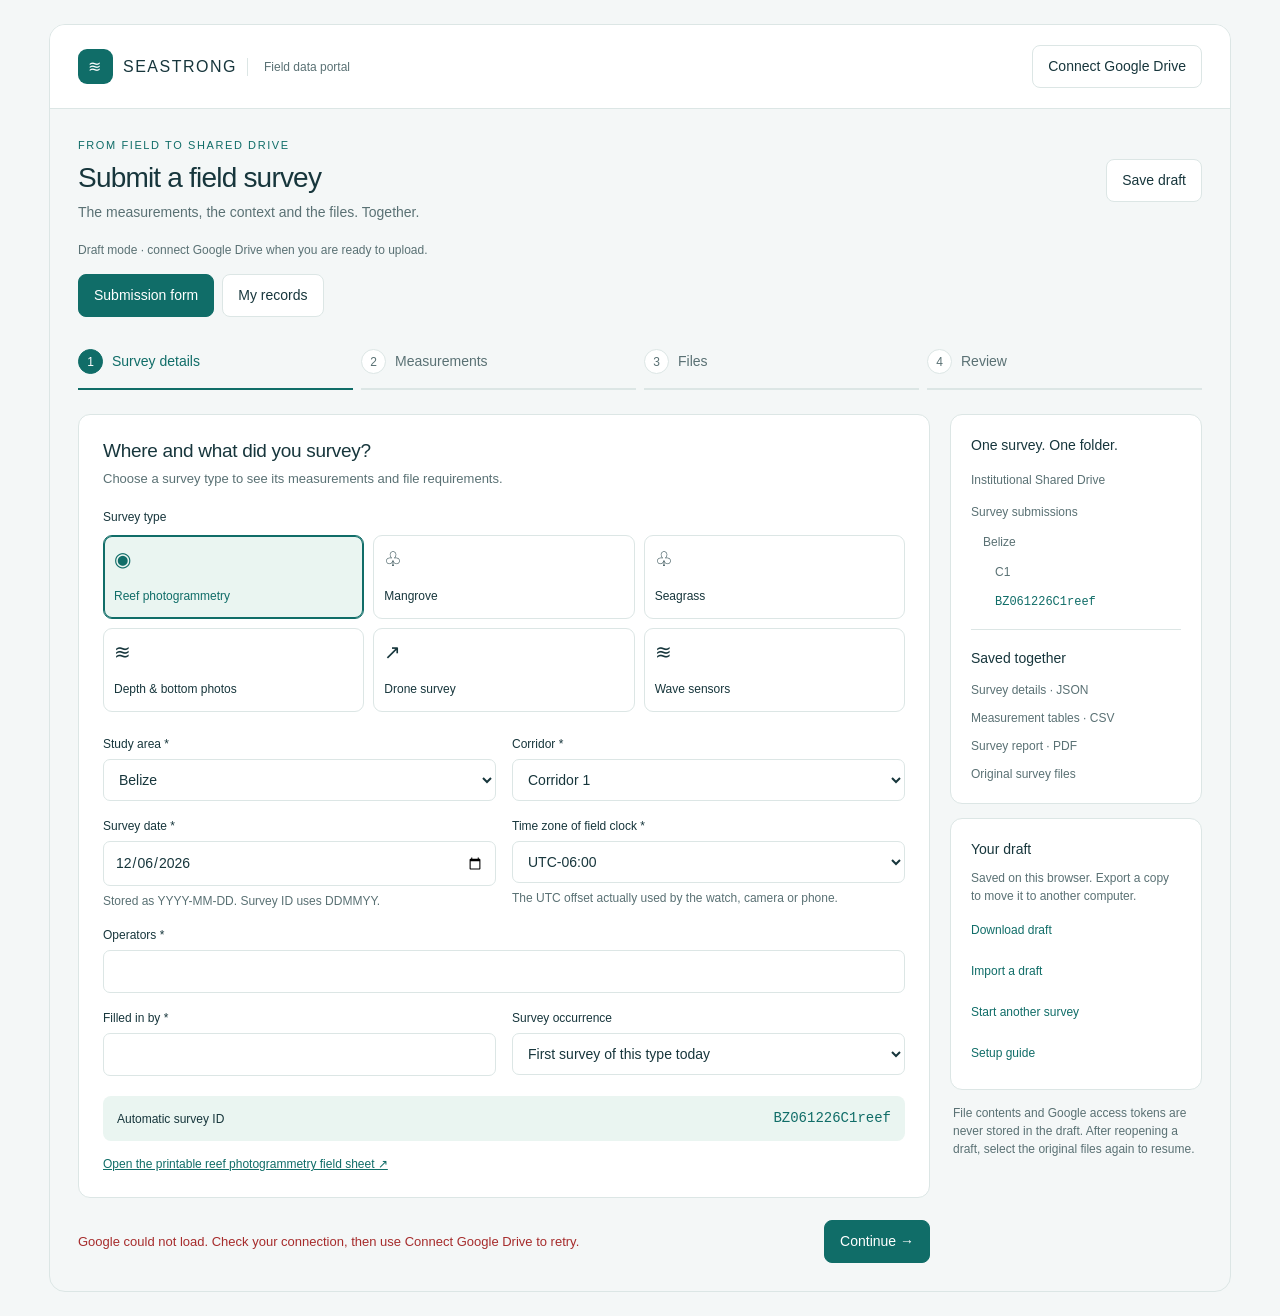
==== docs/_static/forms/index.html @ 324f950f "updates to wave and icesat" ====
<!doctype html>
<html lang="en">
<head>
  <meta charset="utf-8">
  <meta name="viewport" content="width=device-width, initial-scale=1">
  <meta name="referrer" content="strict-origin-when-cross-origin">
  <meta name="color-scheme" content="light dark">
  <meta name="description" content="SEASTRONG field survey submission portal">
  <title>Submit a survey · SEASTRONG</title>
  <link rel="stylesheet" href="./submission.css">
  <script src="./pdf-lib.min.js" defer></script>
  <script type="module" src="./submission.js"></script>
</head>
<body>
<main id="seastrong-submission" aria-label="SEASTRONG field data portal">
  <header class="ss-header"><div class="ss-brand"><span class="ss-mark" aria-hidden="true">≋</span>SEASTRONG<span class="ss-product">Field data portal</span></div><button type="button" class="ss-btn" data-action="connect">Connect Google Drive</button></header>
  <div class="ss-wrap">
    <div class="ss-heading"><div><div class="ss-eyebrow">FROM FIELD TO SHARED DRIVE</div><h1>Submit a field survey</h1><p class="ss-lead">The measurements, the context and the files. Together.</p></div><button type="button" class="ss-btn" data-action="save">Save draft</button></div>
    <div class="ss-connection" aria-live="polite"></div>
    <nav class="ss-view-tabs" aria-label="Portal sections"><button type="button" class="ss-btn" data-view="form" aria-pressed="true">Submission form</button><button type="button" class="ss-btn" data-view="records" aria-pressed="false">My records</button></nav>
    <section class="ss-records-view" aria-label="My records" hidden></section>
    <nav class="ss-steps" aria-label="Submission steps"></nav>
    <div class="ss-layout"><div class="ss-main"><div class="ss-panels"></div><div class="ss-footer"><div class="ss-status" role="status" aria-live="polite"></div><div class="ss-actions"><button type="button" class="ss-btn" data-action="back">Back</button><button type="button" class="ss-btn ss-primary" data-action="next">Continue →</button></div></div></div>
    <aside class="ss-side" aria-label="Submission destination"><div class="ss-panel"><div class="ss-side-title"><h3>One survey. One folder.</h3></div><div class="ss-muted" style="margin-bottom:14px">Institutional Shared Drive</div><div class="ss-tree"></div><hr class="ss-line"><h3 style="margin-bottom:12px">Saved together</h3><div class="ss-list"><div>Survey details · JSON</div><div>Measurement tables · CSV</div><div>Survey report · PDF</div><div>Original survey files</div></div></div><div class="ss-panel ss-draft-tools"><h3>Your draft</h3><p class="ss-muted">Saved on this browser. Export a copy to move it to another computer.</p><button type="button" class="ss-small-btn" data-action="export">Download draft</button><label class="ss-small-btn ss-file-button">Import a draft<input type="file" accept="application/json,.json" data-import-draft></label><button type="button" class="ss-small-btn" data-action="new">Start another survey</button><a class="ss-small-btn" href="./SUBMISSION_SETUP.md">Setup guide</a></div><div class="ss-tip">File contents and Google access tokens are never stored in the draft. After reopening a draft, select the original files again to resume.</div></aside>
    </div>
  </div>
</main>
<noscript>This form needs JavaScript. The printable PDF field sheets are still available in this folder.</noscript>
</body>
</html>
---- docs/_static/forms/submission.css ----
#seastrong-submission{--ss-bg:light-dark(#f4f7f7,#101b20);--ss-panel:light-dark(#ffffff,#17262c);--ss-ink:light-dark(#17363c,#e3eeed);--ss-sub:light-dark(#5a7174,#a5bcbe);--ss-line:light-dark(#dce6e5,#34494e);--ss-sea:light-dark(#106d68,#82d7c6);--ss-sea-on:light-dark(#ffffff,#102c29);--ss-wash:light-dark(#eaf5f1,#203c39);--ss-warn:light-dark(#76581c,#e5c981);--ss-warn-bg:light-dark(#fbf5e8,#352f20);font-family:Inter,-apple-system,BlinkMacSystemFont,"Segoe UI",sans-serif;font-size:14px;line-height:1.5;color:var(--ss-ink);background:var(--ss-bg);border:1px solid var(--ss-line);border-radius:16px;overflow:hidden;color-scheme:light dark}
    #seastrong-submission *{box-sizing:border-box}
    #seastrong-submission [hidden]{display:none!important}
    #seastrong-submission h1,#seastrong-submission h2,#seastrong-submission h3,#seastrong-submission p{margin:0}
    #seastrong-submission h1{font-size:28px;line-height:1.2;font-weight:500;letter-spacing:-.8px}
    #seastrong-submission h2{font-size:19px;line-height:1.3;font-weight:500;letter-spacing:-.3px}
    #seastrong-submission h3{font-size:14px;font-weight:500}
    #seastrong-submission button,#seastrong-submission input,#seastrong-submission select,#seastrong-submission textarea{font:inherit}
    #seastrong-submission button{color:var(--ss-ink)}
    #seastrong-submission button:focus-visible,#seastrong-submission input:focus-visible,#seastrong-submission select:focus-visible,#seastrong-submission textarea:focus-visible{outline:3px solid var(--ss-sea);outline-offset:3px}
    #seastrong-submission .ss-header{display:flex;gap:12px;align-items:center;justify-content:space-between;padding:20px 28px;background:var(--ss-panel);border-bottom:1px solid var(--ss-line)}
    #seastrong-submission .ss-brand{display:flex;align-items:center;gap:10px;font-size:16px;font-weight:500;letter-spacing:1.5px}
    #seastrong-submission .ss-mark{background:var(--ss-sea);color:var(--ss-sea-on);border-radius:9px;width:35px;height:35px;display:grid;place-items:center}
    #seastrong-submission .ss-product{padding-left:16px;border-left:1px solid var(--ss-line);font-size:12px;font-weight:400;letter-spacing:0;color:var(--ss-sub)}
    #seastrong-submission .ss-demo{display:flex;align-items:center;gap:7px;font-size:12px;color:var(--ss-warn);background:var(--ss-warn-bg);padding:5px 11px;border-radius:20px;white-space:nowrap}
    #seastrong-submission .ss-wrap{padding:28px}
    #seastrong-submission .ss-heading{display:flex;gap:16px;justify-content:space-between;align-items:center;margin-bottom:23px}
    #seastrong-submission .ss-eyebrow{font-size:11px;letter-spacing:1.6px;color:var(--ss-sea);font-weight:500;margin-bottom:7px}
    #seastrong-submission .ss-lead{color:var(--ss-sub);margin-top:8px}
    #seastrong-submission .ss-btn{display:inline-flex;gap:8px;align-items:center;justify-content:center;background:var(--ss-panel);border:1px solid var(--ss-line);padding:10px 15px;border-radius:8px;font-weight:500;text-decoration:none;min-height:42px}
    #seastrong-submission .ss-btn:hover{background:var(--ss-wash)}
    #seastrong-submission .ss-btn.ss-primary{background:var(--ss-sea);border-color:var(--ss-sea);color:var(--ss-sea-on)}
    #seastrong-submission .ss-btn:disabled{opacity:.5}
    #seastrong-submission .ss-steps{display:grid;grid-template-columns:repeat(4,minmax(0,1fr));margin-bottom:24px;gap:8px}
    #seastrong-submission .ss-step{background:transparent;border:0;border-bottom:2px solid var(--ss-line);padding:10px 0 14px;display:flex;align-items:center;gap:9px;text-align:left;color:var(--ss-sub)}
    #seastrong-submission .ss-step[aria-current="step"]{border-color:var(--ss-sea);color:var(--ss-sea)}
    #seastrong-submission .ss-step-num{width:25px;height:25px;display:grid;place-items:center;border-radius:50%;background:var(--ss-panel);border:1px solid var(--ss-line);font-size:12px;flex-shrink:0}
    #seastrong-submission .ss-step[aria-current="step"] .ss-step-num{background:var(--ss-sea);border-color:var(--ss-sea);color:var(--ss-sea-on)}
    #seastrong-submission .ss-layout{display:grid;grid-template-columns:minmax(0,1fr) 252px;gap:20px;align-items:start}
    #seastrong-submission .ss-main{min-width:0;display:grid;gap:18px}
    #seastrong-submission .ss-panel{background:var(--ss-panel);border:1px solid var(--ss-line);border-radius:12px;padding:24px;min-width:0}
    #seastrong-submission .ss-panel-head{margin-bottom:20px}
    #seastrong-submission .ss-muted{color:var(--ss-sub);font-size:12px}
    #seastrong-submission .ss-panel-head p{margin-top:5px;color:var(--ss-sub);font-size:13px}
    #seastrong-submission .ss-types{display:grid;grid-template-columns:repeat(3,minmax(0,1fr));gap:9px;margin:9px 0 23px}
    #seastrong-submission .ss-type{border:1px solid var(--ss-line);background:var(--ss-panel);border-radius:9px;padding:13px 10px;text-align:left;display:flex;gap:8px;flex-direction:column;font-size:12px;min-height:84px;justify-content:space-between}
    #seastrong-submission .ss-type[aria-pressed="true"]{background:var(--ss-wash);border-color:var(--ss-sea);box-shadow:inset 0 0 0 1px var(--ss-sea);color:var(--ss-sea)}
    #seastrong-submission .ss-type svg{width:19px;height:19px}
    #seastrong-submission .ss-fields{display:grid;grid-template-columns:1fr 1fr;gap:16px}
    #seastrong-submission .ss-field{display:flex;flex-direction:column;gap:6px;min-width:0;font-size:12px;font-weight:500}
    #seastrong-submission .ss-field.ss-full{grid-column:1/-1}
    #seastrong-submission .ss-field input,#seastrong-submission .ss-field select,#seastrong-submission .ss-field textarea{width:100%;min-width:0;padding:10px 11px;background:var(--ss-panel);color:var(--ss-ink);border:1px solid var(--ss-line);border-radius:7px;font-size:14px;font-weight:400;min-height:42px}
    #seastrong-submission .ss-field textarea{resize:vertical;min-height:80px}
    #seastrong-submission .ss-id-box{display:flex;align-items:center;gap:12px;justify-content:space-between;background:var(--ss-wash);border-radius:8px;padding:12px 14px;margin-top:20px;font-size:12px;flex-wrap:wrap}
    #seastrong-submission .ss-code{font-family:ui-monospace,SFMono-Regular,Consolas,monospace;font-size:12px;overflow-wrap:anywhere}
    #seastrong-submission .ss-id-box .ss-code{font-size:14px;color:var(--ss-sea)}
    #seastrong-submission .ss-side{display:grid;gap:14px}
    #seastrong-submission .ss-side .ss-panel{padding:20px}
    #seastrong-submission .ss-side-title{display:flex;align-items:center;gap:8px;margin-bottom:15px}
    #seastrong-submission .ss-side-title i,#seastrong-submission .ss-side-title svg{color:var(--ss-sea)}
    #seastrong-submission .ss-tree{font-size:12px;color:var(--ss-sub);display:grid;gap:12px}
    #seastrong-submission .ss-tree div{display:flex;align-items:center;gap:8px;min-width:0}
    #seastrong-submission .ss-tree div:nth-child(2){padding-left:12px}
    #seastrong-submission .ss-tree div:nth-child(3){padding-left:24px}
    #seastrong-submission .ss-tree div:nth-child(4){padding-left:24px;color:var(--ss-sea)}
    #seastrong-submission .ss-line{border:0;border-top:1px solid var(--ss-line);margin:18px 0}
    #seastrong-submission .ss-list{display:grid;gap:10px;font-size:12px;color:var(--ss-sub)}
    #seastrong-submission .ss-list>div{display:flex;align-items:center;gap:8px}
    #seastrong-submission .ss-tip{display:flex;gap:9px;padding:0 3px;color:var(--ss-sub);font-size:12px}
    #seastrong-submission .ss-tip svg{flex-shrink:0;margin-top:2px}
    #seastrong-submission .ss-footer{display:flex;gap:12px;align-items:center;justify-content:space-between;padding-top:4px;flex-wrap:wrap}
    #seastrong-submission .ss-actions{display:flex;gap:9px;margin-left:auto;flex-wrap:wrap}
    #seastrong-submission .ss-status{font-size:12px;color:var(--ss-sub);min-height:18px}
    #seastrong-submission .ss-tablewrap{overflow-x:auto;margin:18px 0 14px}
    #seastrong-submission table{border-collapse:collapse;width:100%;font-size:12px;text-align:left}
    #seastrong-submission th{font-weight:500;color:var(--ss-sub);background:var(--ss-bg);padding:9px;white-space:nowrap}
    #seastrong-submission td{padding:7px 5px;border-bottom:1px solid var(--ss-line)}
    #seastrong-submission td input{width:100%;min-width:61px;border:1px solid var(--ss-line);border-radius:5px;padding:7px;background:var(--ss-panel);color:var(--ss-ink);font-size:12px}
    #seastrong-submission .ss-table-actions{display:flex;justify-content:space-between;gap:10px;align-items:center;margin-bottom:22px;flex-wrap:wrap}
    #seastrong-submission .ss-small-btn{background:transparent;border:0;color:var(--ss-sea);font-size:12px;padding:6px 0;display:inline-flex;align-items:center;gap:6px;min-height:32px}
    #seastrong-submission .ss-check{display:flex;align-items:flex-start;gap:9px;font-size:13px;margin:12px 0;color:var(--ss-ink)}
    #seastrong-submission .ss-check input{accent-color:var(--ss-sea);margin-top:4px;flex-shrink:0}
    #seastrong-submission .ss-drop{border:1px dashed var(--ss-sea);border-radius:10px;background:var(--ss-wash);padding:24px 16px;text-align:center;display:grid;justify-items:center;gap:9px;margin-top:18px}
    #seastrong-submission .ss-drop>svg{color:var(--ss-sea);width:26px;height:26px}
    #seastrong-submission .ss-drop strong{font-weight:500}
    #seastrong-submission .ss-file-row{display:flex;align-items:center;gap:10px;padding:14px 0;border-bottom:1px solid var(--ss-line);font-size:12px}
    #seastrong-submission .ss-file-info{flex:1;min-width:0}
    #seastrong-submission .ss-file-info>div{overflow-wrap:anywhere}
    #seastrong-submission .ss-tag{border-radius:20px;background:var(--ss-wash);color:var(--ss-sea);padding:3px 8px;font-size:11px;white-space:nowrap}
    #seastrong-submission .ss-icon-btn{border:0;background:transparent;padding:7px;display:grid;place-items:center;color:var(--ss-sub)}
    #seastrong-submission .ss-review-row{display:flex;justify-content:space-between;gap:15px;padding:11px 0;border-bottom:1px solid var(--ss-line);font-size:13px;flex-wrap:wrap}
    #seastrong-submission .ss-review-row>span:first-child{color:var(--ss-sub)}
    #seastrong-submission .ss-notice{background:var(--ss-warn-bg);color:var(--ss-warn);padding:12px 14px;border-radius:8px;font-size:12px;margin:17px 0}
    #seastrong-submission .ss-progress{height:6px;background:var(--ss-line);border-radius:6px;overflow:hidden;margin:16px 0 9px}
    #seastrong-submission .ss-progress-fill{height:100%;background:var(--ss-sea);width:0;transition:width .18s}
    #seastrong-submission .ss-success{padding:25px 0;text-align:center;display:grid;justify-items:center;gap:12px}
    #seastrong-submission .ss-success-mark{display:grid;place-items:center;border-radius:50%;width:58px;height:58px;background:var(--ss-wash);color:var(--ss-sea)}
    #seastrong-submission .ss-hidden-file{position:absolute;width:1px;height:1px;opacity:0;overflow:hidden}
    #seastrong-submission svg{width:16px;height:16px;flex-shrink:0}
    @media(max-width:800px){#seastrong-submission .ss-layout{grid-template-columns:minmax(0,1fr) 215px}#seastrong-submission .ss-wrap{padding:20px}#seastrong-submission .ss-panel{padding:18px}#seastrong-submission .ss-product{display:none}}
    @media(max-width:620px){#seastrong-submission .ss-layout{grid-template-columns:1fr}#seastrong-submission .ss-heading{align-items:flex-start}#seastrong-submission .ss-side{grid-template-columns:1fr}#seastrong-submission .ss-header{padding:16px}#seastrong-submission .ss-wrap{padding:16px}#seastrong-submission .ss-steps{gap:6px;grid-template-columns:repeat(2,minmax(0,1fr))}#seastrong-submission .ss-step{flex-direction:row;align-items:center;font-size:12px;gap:7px}#seastrong-submission .ss-type{min-height:80px}#seastrong-submission .ss-types{grid-template-columns:repeat(2,minmax(0,1fr))}#seastrong-submission h1{font-size:24px}#seastrong-submission .ss-fields{grid-template-columns:1fr}#seastrong-submission .ss-heading>.ss-btn{padding:8px;font-size:12px}#seastrong-submission .ss-heading>.ss-btn svg{display:none}#seastrong-submission .ss-demo{font-size:11px;padding:5px 8px}#seastrong-submission .ss-brand{font-size:13px;letter-spacing:1px}#seastrong-submission .ss-btn{min-height:44px}#seastrong-submission .ss-step{min-height:44px}#seastrong-submission .ss-field input,#seastrong-submission .ss-field select,#seastrong-submission .ss-field textarea,#seastrong-submission td input{font-size:16px}}
  
/* Standalone website styles. */
html{color-scheme:light dark;background:light-dark(#f4f7f7,#101b20)}
body{margin:0;padding:24px;font-family:-apple-system,BlinkMacSystemFont,"Segoe UI",sans-serif}
#seastrong-submission{max-width:1180px;margin:0 auto}
#seastrong-submission a{color:var(--ss-sea);overflow-wrap:anywhere}
#seastrong-submission button,#seastrong-submission summary,#seastrong-submission .ss-file-button{cursor:pointer}
#seastrong-submission button:disabled{cursor:default;opacity:.55}
#seastrong-submission .ss-file-button{position:relative;overflow:hidden}
#seastrong-submission .ss-file-button input{position:absolute;width:1px;height:1px;opacity:0}
#seastrong-submission .ss-file-button:focus-within{outline:3px solid var(--ss-sea);outline-offset:3px}
#seastrong-submission .ss-connection{font-size:12px;color:var(--ss-sub);margin:-5px 0 15px;overflow-wrap:anywhere}
#seastrong-submission .ss-details{padding:12px 0;border-bottom:1px solid var(--ss-line)}
#seastrong-submission .ss-details summary{font-size:13px;font-weight:500;overflow-wrap:anywhere}
#seastrong-submission .ss-details[open]>summary{margin-bottom:15px}
#seastrong-submission .ss-help{font-weight:400}
#seastrong-submission .ss-draft-tools{display:grid;gap:9px}
#seastrong-submission .ss-draft-tools a{font-size:12px;text-decoration:none}
#seastrong-submission .ss-error,#seastrong-submission .ss-review-errors{color:light-dark(#a62c2c,#ffabab);font-size:13px;overflow-wrap:anywhere}
#seastrong-submission .ss-status{max-width:100%;flex:1 1 160px}
#seastrong-submission .ss-glyph{font-size:20px;line-height:1}
#seastrong-submission .ss-panels{min-width:0}
#seastrong-submission .ss-review-row>span{overflow-wrap:anywhere;max-width:100%}
#seastrong-submission .ss-tablewrap{max-width:100%}
#seastrong-submission .ss-btn.ss-primary{color:var(--ss-sea-on)}
@media(max-width:620px){body{padding:0}#seastrong-submission{border-radius:0;border-width:0}#seastrong-submission .ss-header{flex-wrap:wrap}#seastrong-submission .ss-header>.ss-btn{font-size:12px}#seastrong-submission .ss-heading{flex-wrap:wrap}#seastrong-submission .ss-field input[type=date]{max-width:100%}}
#seastrong-submission .ss-view-tabs{display:flex;gap:8px;flex-wrap:wrap;margin:0 0 22px}
#seastrong-submission .ss-view-tabs [aria-pressed=true]{background:var(--ss-sea);color:var(--ss-sea-on);border-color:var(--ss-sea)}
#seastrong-submission .ss-record-heading{display:flex;justify-content:space-between;align-items:flex-start;gap:16px;flex-wrap:wrap;margin-bottom:20px}
#seastrong-submission .ss-record-heading p{margin-top:5px}
#seastrong-submission .ss-record-row{display:grid;grid-template-columns:minmax(180px,1.2fr) minmax(140px,1fr) minmax(100px,.6fr) auto;align-items:center;gap:16px;padding:18px 0}
#seastrong-submission .ss-record-name{display:grid;gap:5px;min-width:0}
#seastrong-submission .ss-record-actions{display:flex;gap:8px;flex-wrap:wrap}
#seastrong-submission .ss-record-group{border-bottom:1px solid var(--ss-line);padding-bottom:8px}
#seastrong-submission .ss-record-older{padding-left:18px;border-left:2px solid var(--ss-line);margin-left:8px}
#seastrong-submission .ss-record-meta{display:grid;grid-template-columns:repeat(2,minmax(0,1fr));gap:18px;margin:20px 0}
#seastrong-submission .ss-record-meta dt{color:var(--ss-sub);font-size:12px;margin-bottom:4px}
#seastrong-submission .ss-record-meta dd{margin:0;overflow-wrap:anywhere;white-space:pre-wrap}
#seastrong-submission .ss-record-text{white-space:pre-wrap;overflow-wrap:anywhere;margin-top:6px}
#seastrong-submission .ss-record-footer{display:flex;align-items:center;gap:12px;flex-wrap:wrap;margin-top:22px}
#seastrong-submission .ss-record-error{padding:14px 0;color:light-dark(#a62c2c,#ffabab);overflow-wrap:anywhere}
@media(max-width:800px){#seastrong-submission .ss-record-row{grid-template-columns:minmax(0,1fr) minmax(0,1fr)}#seastrong-submission .ss-record-actions{justify-content:flex-end}}
@media(max-width:460px){#seastrong-submission .ss-record-row,#seastrong-submission .ss-record-meta{grid-template-columns:minmax(0,1fr)}#seastrong-submission .ss-record-actions{justify-content:flex-start}}
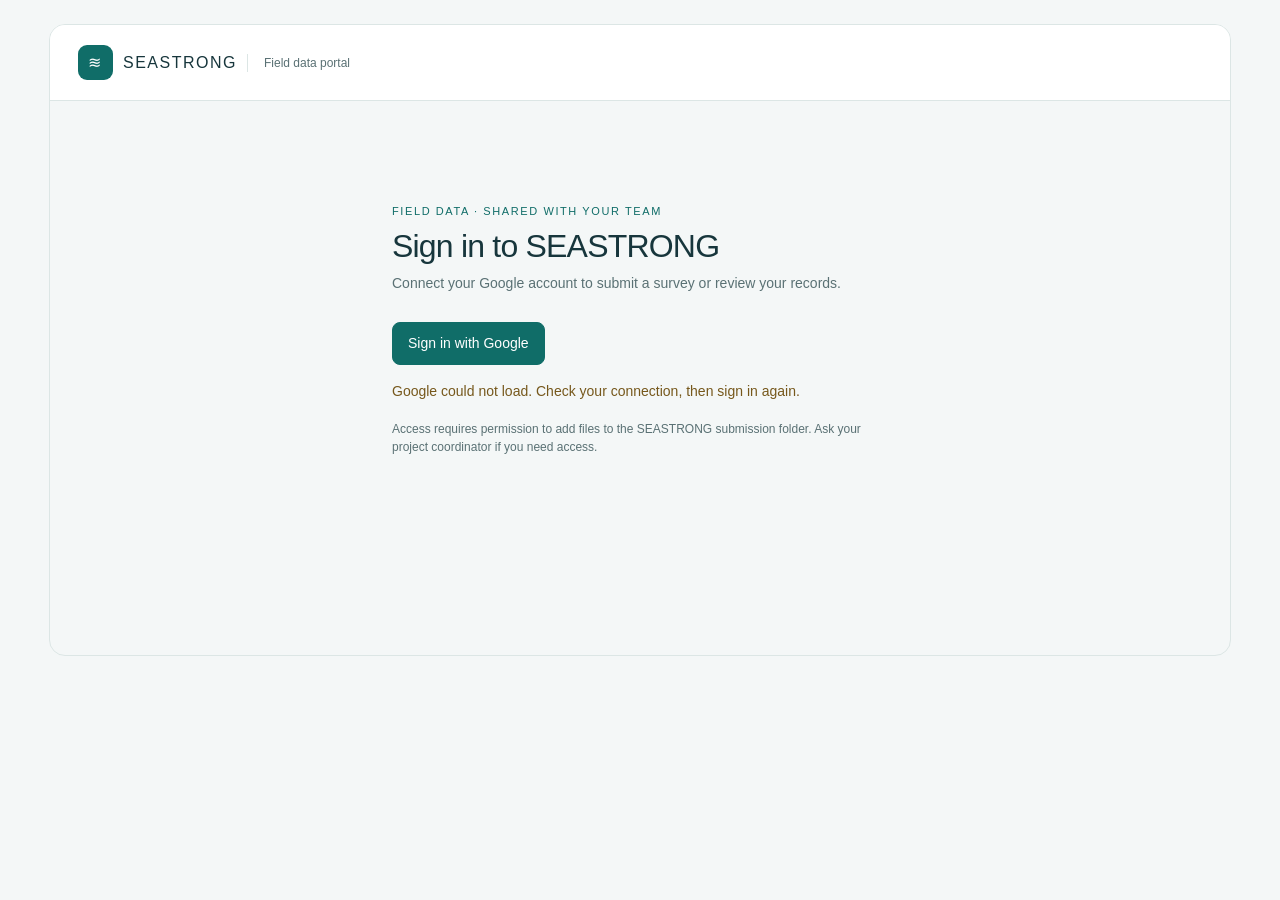
==== commit 88867000: "Require Google access before opening field portal and retain corridor names" ====
--- a/docs/_static/forms/index.html
+++ b/docs/_static/forms/index.html
@@ -12,8 +12,12 @@
   <script type="module" src="./submission.js"></script>
 </head>
 <body>
-<main id="seastrong-submission" aria-label="SEASTRONG field data portal">
-  <header class="ss-header"><div class="ss-brand"><span class="ss-mark" aria-hidden="true">≋</span>SEASTRONG<span class="ss-product">Field data portal</span></div><button type="button" class="ss-btn" data-action="connect">Connect Google Drive</button></header>
+<section id="seastrong-login" aria-label="SEASTRONG sign in">
+  <header class="ss-header"><div class="ss-brand"><span class="ss-mark" aria-hidden="true">≋</span>SEASTRONG<span class="ss-product">Field data portal</span></div></header>
+  <div class="ss-login-card"><div class="ss-eyebrow">FIELD DATA · SHARED WITH YOUR TEAM</div><h1>Sign in to SEASTRONG</h1><p class="ss-lead">Connect your Google account to submit a survey or review your records.</p><button type="button" id="seastrong-login-button" class="ss-btn ss-primary">Sign in with Google</button><p id="seastrong-login-feedback" role="status" aria-live="polite"></p><p class="ss-muted">Access requires permission to add files to the SEASTRONG submission folder. Ask your project coordinator if you need access.</p></div>
+</section>
+<main id="seastrong-submission" aria-label="SEASTRONG field data portal" hidden>
+  <header class="ss-header"><div class="ss-brand"><span class="ss-mark" aria-hidden="true">≋</span>SEASTRONG<span class="ss-product">Field data portal</span></div><div class="ss-header-actions"><button type="button" class="ss-btn" data-action="connect">Reconnect Google Drive</button><button type="button" class="ss-btn" data-action="lock">Lock portal</button></div></header>
   <div class="ss-wrap">
     <div class="ss-heading"><div><div class="ss-eyebrow">FROM FIELD TO SHARED DRIVE</div><h1>Submit a field survey</h1><p class="ss-lead">The measurements, the context and the files. Together.</p></div><button type="button" class="ss-btn" data-action="save">Save draft</button></div>
     <div class="ss-connection" aria-live="polite"></div>
--- a/docs/_static/forms/submission.css
+++ b/docs/_static/forms/submission.css
@@ -1,135 +1,145 @@
 
-    #seastrong-submission{--ss-bg:light-dark(#f4f7f7,#101b20);--ss-panel:light-dark(#ffffff,#17262c);--ss-ink:light-dark(#17363c,#e3eeed);--ss-sub:light-dark(#5a7174,#a5bcbe);--ss-line:light-dark(#dce6e5,#34494e);--ss-sea:light-dark(#106d68,#82d7c6);--ss-sea-on:light-dark(#ffffff,#102c29);--ss-wash:light-dark(#eaf5f1,#203c39);--ss-warn:light-dark(#76581c,#e5c981);--ss-warn-bg:light-dark(#fbf5e8,#352f20);font-family:Inter,-apple-system,BlinkMacSystemFont,"Segoe UI",sans-serif;font-size:14px;line-height:1.5;color:var(--ss-ink);background:var(--ss-bg);border:1px solid var(--ss-line);border-radius:16px;overflow:hidden;color-scheme:light dark}
-    #seastrong-submission *{box-sizing:border-box}
-    #seastrong-submission [hidden]{display:none!important}
-    #seastrong-submission h1,#seastrong-submission h2,#seastrong-submission h3,#seastrong-submission p{margin:0}
-    #seastrong-submission h1{font-size:28px;line-height:1.2;font-weight:500;letter-spacing:-.8px}
-    #seastrong-submission h2{font-size:19px;line-height:1.3;font-weight:500;letter-spacing:-.3px}
-    #seastrong-submission h3{font-size:14px;font-weight:500}
-    #seastrong-submission button,#seastrong-submission input,#seastrong-submission select,#seastrong-submission textarea{font:inherit}
-    #seastrong-submission button{color:var(--ss-ink)}
-    #seastrong-submission button:focus-visible,#seastrong-submission input:focus-visible,#seastrong-submission select:focus-visible,#seastrong-submission textarea:focus-visible{outline:3px solid var(--ss-sea);outline-offset:3px}
-    #seastrong-submission .ss-header{display:flex;gap:12px;align-items:center;justify-content:space-between;padding:20px 28px;background:var(--ss-panel);border-bottom:1px solid var(--ss-line)}
-    #seastrong-submission .ss-brand{display:flex;align-items:center;gap:10px;font-size:16px;font-weight:500;letter-spacing:1.5px}
-    #seastrong-submission .ss-mark{background:var(--ss-sea);color:var(--ss-sea-on);border-radius:9px;width:35px;height:35px;display:grid;place-items:center}
-    #seastrong-submission .ss-product{padding-left:16px;border-left:1px solid var(--ss-line);font-size:12px;font-weight:400;letter-spacing:0;color:var(--ss-sub)}
-    #seastrong-submission .ss-demo{display:flex;align-items:center;gap:7px;font-size:12px;color:var(--ss-warn);background:var(--ss-warn-bg);padding:5px 11px;border-radius:20px;white-space:nowrap}
-    #seastrong-submission .ss-wrap{padding:28px}
-    #seastrong-submission .ss-heading{display:flex;gap:16px;justify-content:space-between;align-items:center;margin-bottom:23px}
-    #seastrong-submission .ss-eyebrow{font-size:11px;letter-spacing:1.6px;color:var(--ss-sea);font-weight:500;margin-bottom:7px}
-    #seastrong-submission .ss-lead{color:var(--ss-sub);margin-top:8px}
-    #seastrong-submission .ss-btn{display:inline-flex;gap:8px;align-items:center;justify-content:center;background:var(--ss-panel);border:1px solid var(--ss-line);padding:10px 15px;border-radius:8px;font-weight:500;text-decoration:none;min-height:42px}
-    #seastrong-submission .ss-btn:hover{background:var(--ss-wash)}
-    #seastrong-submission .ss-btn.ss-primary{background:var(--ss-sea);border-color:var(--ss-sea);color:var(--ss-sea-on)}
-    #seastrong-submission .ss-btn:disabled{opacity:.5}
-    #seastrong-submission .ss-steps{display:grid;grid-template-columns:repeat(4,minmax(0,1fr));margin-bottom:24px;gap:8px}
-    #seastrong-submission .ss-step{background:transparent;border:0;border-bottom:2px solid var(--ss-line);padding:10px 0 14px;display:flex;align-items:center;gap:9px;text-align:left;color:var(--ss-sub)}
-    #seastrong-submission .ss-step[aria-current="step"]{border-color:var(--ss-sea);color:var(--ss-sea)}
-    #seastrong-submission .ss-step-num{width:25px;height:25px;display:grid;place-items:center;border-radius:50%;background:var(--ss-panel);border:1px solid var(--ss-line);font-size:12px;flex-shrink:0}
-    #seastrong-submission .ss-step[aria-current="step"] .ss-step-num{background:var(--ss-sea);border-color:var(--ss-sea);color:var(--ss-sea-on)}
-    #seastrong-submission .ss-layout{display:grid;grid-template-columns:minmax(0,1fr) 252px;gap:20px;align-items:start}
-    #seastrong-submission .ss-main{min-width:0;display:grid;gap:18px}
-    #seastrong-submission .ss-panel{background:var(--ss-panel);border:1px solid var(--ss-line);border-radius:12px;padding:24px;min-width:0}
-    #seastrong-submission .ss-panel-head{margin-bottom:20px}
-    #seastrong-submission .ss-muted{color:var(--ss-sub);font-size:12px}
-    #seastrong-submission .ss-panel-head p{margin-top:5px;color:var(--ss-sub);font-size:13px}
-    #seastrong-submission .ss-types{display:grid;grid-template-columns:repeat(3,minmax(0,1fr));gap:9px;margin:9px 0 23px}
-    #seastrong-submission .ss-type{border:1px solid var(--ss-line);background:var(--ss-panel);border-radius:9px;padding:13px 10px;text-align:left;display:flex;gap:8px;flex-direction:column;font-size:12px;min-height:84px;justify-content:space-between}
-    #seastrong-submission .ss-type[aria-pressed="true"]{background:var(--ss-wash);border-color:var(--ss-sea);box-shadow:inset 0 0 0 1px var(--ss-sea);color:var(--ss-sea)}
-    #seastrong-submission .ss-type svg{width:19px;height:19px}
-    #seastrong-submission .ss-fields{display:grid;grid-template-columns:1fr 1fr;gap:16px}
-    #seastrong-submission .ss-field{display:flex;flex-direction:column;gap:6px;min-width:0;font-size:12px;font-weight:500}
-    #seastrong-submission .ss-field.ss-full{grid-column:1/-1}
-    #seastrong-submission .ss-field input,#seastrong-submission .ss-field select,#seastrong-submission .ss-field textarea{width:100%;min-width:0;padding:10px 11px;background:var(--ss-panel);color:var(--ss-ink);border:1px solid var(--ss-line);border-radius:7px;font-size:14px;font-weight:400;min-height:42px}
-    #seastrong-submission .ss-field textarea{resize:vertical;min-height:80px}
-    #seastrong-submission .ss-id-box{display:flex;align-items:center;gap:12px;justify-content:space-between;background:var(--ss-wash);border-radius:8px;padding:12px 14px;margin-top:20px;font-size:12px;flex-wrap:wrap}
-    #seastrong-submission .ss-code{font-family:ui-monospace,SFMono-Regular,Consolas,monospace;font-size:12px;overflow-wrap:anywhere}
-    #seastrong-submission .ss-id-box .ss-code{font-size:14px;color:var(--ss-sea)}
-    #seastrong-submission .ss-side{display:grid;gap:14px}
-    #seastrong-submission .ss-side .ss-panel{padding:20px}
-    #seastrong-submission .ss-side-title{display:flex;align-items:center;gap:8px;margin-bottom:15px}
-    #seastrong-submission .ss-side-title i,#seastrong-submission .ss-side-title svg{color:var(--ss-sea)}
-    #seastrong-submission .ss-tree{font-size:12px;color:var(--ss-sub);display:grid;gap:12px}
-    #seastrong-submission .ss-tree div{display:flex;align-items:center;gap:8px;min-width:0}
-    #seastrong-submission .ss-tree div:nth-child(2){padding-left:12px}
-    #seastrong-submission .ss-tree div:nth-child(3){padding-left:24px}
-    #seastrong-submission .ss-tree div:nth-child(4){padding-left:24px;color:var(--ss-sea)}
-    #seastrong-submission .ss-line{border:0;border-top:1px solid var(--ss-line);margin:18px 0}
-    #seastrong-submission .ss-list{display:grid;gap:10px;font-size:12px;color:var(--ss-sub)}
-    #seastrong-submission .ss-list>div{display:flex;align-items:center;gap:8px}
-    #seastrong-submission .ss-tip{display:flex;gap:9px;padding:0 3px;color:var(--ss-sub);font-size:12px}
-    #seastrong-submission .ss-tip svg{flex-shrink:0;margin-top:2px}
-    #seastrong-submission .ss-footer{display:flex;gap:12px;align-items:center;justify-content:space-between;padding-top:4px;flex-wrap:wrap}
-    #seastrong-submission .ss-actions{display:flex;gap:9px;margin-left:auto;flex-wrap:wrap}
-    #seastrong-submission .ss-status{font-size:12px;color:var(--ss-sub);min-height:18px}
-    #seastrong-submission .ss-tablewrap{overflow-x:auto;margin:18px 0 14px}
-    #seastrong-submission table{border-collapse:collapse;width:100%;font-size:12px;text-align:left}
-    #seastrong-submission th{font-weight:500;color:var(--ss-sub);background:var(--ss-bg);padding:9px;white-space:nowrap}
-    #seastrong-submission td{padding:7px 5px;border-bottom:1px solid var(--ss-line)}
-    #seastrong-submission td input{width:100%;min-width:61px;border:1px solid var(--ss-line);border-radius:5px;padding:7px;background:var(--ss-panel);color:var(--ss-ink);font-size:12px}
-    #seastrong-submission .ss-table-actions{display:flex;justify-content:space-between;gap:10px;align-items:center;margin-bottom:22px;flex-wrap:wrap}
-    #seastrong-submission .ss-small-btn{background:transparent;border:0;color:var(--ss-sea);font-size:12px;padding:6px 0;display:inline-flex;align-items:center;gap:6px;min-height:32px}
-    #seastrong-submission .ss-check{display:flex;align-items:flex-start;gap:9px;font-size:13px;margin:12px 0;color:var(--ss-ink)}
-    #seastrong-submission .ss-check input{accent-color:var(--ss-sea);margin-top:4px;flex-shrink:0}
-    #seastrong-submission .ss-drop{border:1px dashed var(--ss-sea);border-radius:10px;background:var(--ss-wash);padding:24px 16px;text-align:center;display:grid;justify-items:center;gap:9px;margin-top:18px}
-    #seastrong-submission .ss-drop>svg{color:var(--ss-sea);width:26px;height:26px}
-    #seastrong-submission .ss-drop strong{font-weight:500}
-    #seastrong-submission .ss-file-row{display:flex;align-items:center;gap:10px;padding:14px 0;border-bottom:1px solid var(--ss-line);font-size:12px}
-    #seastrong-submission .ss-file-info{flex:1;min-width:0}
-    #seastrong-submission .ss-file-info>div{overflow-wrap:anywhere}
-    #seastrong-submission .ss-tag{border-radius:20px;background:var(--ss-wash);color:var(--ss-sea);padding:3px 8px;font-size:11px;white-space:nowrap}
-    #seastrong-submission .ss-icon-btn{border:0;background:transparent;padding:7px;display:grid;place-items:center;color:var(--ss-sub)}
-    #seastrong-submission .ss-review-row{display:flex;justify-content:space-between;gap:15px;padding:11px 0;border-bottom:1px solid var(--ss-line);font-size:13px;flex-wrap:wrap}
-    #seastrong-submission .ss-review-row>span:first-child{color:var(--ss-sub)}
-    #seastrong-submission .ss-notice{background:var(--ss-warn-bg);color:var(--ss-warn);padding:12px 14px;border-radius:8px;font-size:12px;margin:17px 0}
-    #seastrong-submission .ss-progress{height:6px;background:var(--ss-line);border-radius:6px;overflow:hidden;margin:16px 0 9px}
-    #seastrong-submission .ss-progress-fill{height:100%;background:var(--ss-sea);width:0;transition:width .18s}
-    #seastrong-submission .ss-success{padding:25px 0;text-align:center;display:grid;justify-items:center;gap:12px}
-    #seastrong-submission .ss-success-mark{display:grid;place-items:center;border-radius:50%;width:58px;height:58px;background:var(--ss-wash);color:var(--ss-sea)}
-    #seastrong-submission .ss-hidden-file{position:absolute;width:1px;height:1px;opacity:0;overflow:hidden}
-    #seastrong-submission svg{width:16px;height:16px;flex-shrink:0}
-    @media(max-width:800px){#seastrong-submission .ss-layout{grid-template-columns:minmax(0,1fr) 215px}#seastrong-submission .ss-wrap{padding:20px}#seastrong-submission .ss-panel{padding:18px}#seastrong-submission .ss-product{display:none}}
-    @media(max-width:620px){#seastrong-submission .ss-layout{grid-template-columns:1fr}#seastrong-submission .ss-heading{align-items:flex-start}#seastrong-submission .ss-side{grid-template-columns:1fr}#seastrong-submission .ss-header{padding:16px}#seastrong-submission .ss-wrap{padding:16px}#seastrong-submission .ss-steps{gap:6px;grid-template-columns:repeat(2,minmax(0,1fr))}#seastrong-submission .ss-step{flex-direction:row;align-items:center;font-size:12px;gap:7px}#seastrong-submission .ss-type{min-height:80px}#seastrong-submission .ss-types{grid-template-columns:repeat(2,minmax(0,1fr))}#seastrong-submission h1{font-size:24px}#seastrong-submission .ss-fields{grid-template-columns:1fr}#seastrong-submission .ss-heading>.ss-btn{padding:8px;font-size:12px}#seastrong-submission .ss-heading>.ss-btn svg{display:none}#seastrong-submission .ss-demo{font-size:11px;padding:5px 8px}#seastrong-submission .ss-brand{font-size:13px;letter-spacing:1px}#seastrong-submission .ss-btn{min-height:44px}#seastrong-submission .ss-step{min-height:44px}#seastrong-submission .ss-field input,#seastrong-submission .ss-field select,#seastrong-submission .ss-field textarea,#seastrong-submission td input{font-size:16px}}
+    :is(#seastrong-submission,#seastrong-login){--ss-bg:light-dark(#f4f7f7,#101b20);--ss-panel:light-dark(#ffffff,#17262c);--ss-ink:light-dark(#17363c,#e3eeed);--ss-sub:light-dark(#5a7174,#a5bcbe);--ss-line:light-dark(#dce6e5,#34494e);--ss-sea:light-dark(#106d68,#82d7c6);--ss-sea-on:light-dark(#ffffff,#102c29);--ss-wash:light-dark(#eaf5f1,#203c39);--ss-warn:light-dark(#76581c,#e5c981);--ss-warn-bg:light-dark(#fbf5e8,#352f20);font-family:Inter,-apple-system,BlinkMacSystemFont,"Segoe UI",sans-serif;font-size:14px;line-height:1.5;color:var(--ss-ink);background:var(--ss-bg);border:1px solid var(--ss-line);border-radius:16px;overflow:hidden;color-scheme:light dark}
+    :is(#seastrong-submission,#seastrong-login) *{box-sizing:border-box}
+    :is(#seastrong-submission,#seastrong-login) [hidden]{display:none!important}
+    :is(#seastrong-submission,#seastrong-login) h1,:is(#seastrong-submission,#seastrong-login) h2,:is(#seastrong-submission,#seastrong-login) h3,:is(#seastrong-submission,#seastrong-login) p{margin:0}
+    :is(#seastrong-submission,#seastrong-login) h1{font-size:28px;line-height:1.2;font-weight:500;letter-spacing:-.8px}
+    :is(#seastrong-submission,#seastrong-login) h2{font-size:19px;line-height:1.3;font-weight:500;letter-spacing:-.3px}
+    :is(#seastrong-submission,#seastrong-login) h3{font-size:14px;font-weight:500}
+    :is(#seastrong-submission,#seastrong-login) button,:is(#seastrong-submission,#seastrong-login) input,:is(#seastrong-submission,#seastrong-login) select,:is(#seastrong-submission,#seastrong-login) textarea{font:inherit}
+    :is(#seastrong-submission,#seastrong-login) button{color:var(--ss-ink)}
+    :is(#seastrong-submission,#seastrong-login) button:focus-visible,:is(#seastrong-submission,#seastrong-login) input:focus-visible,:is(#seastrong-submission,#seastrong-login) select:focus-visible,:is(#seastrong-submission,#seastrong-login) textarea:focus-visible{outline:3px solid var(--ss-sea);outline-offset:3px}
+    :is(#seastrong-submission,#seastrong-login) .ss-header{display:flex;gap:12px;align-items:center;justify-content:space-between;padding:20px 28px;background:var(--ss-panel);border-bottom:1px solid var(--ss-line)}
+    :is(#seastrong-submission,#seastrong-login) .ss-brand{display:flex;align-items:center;gap:10px;font-size:16px;font-weight:500;letter-spacing:1.5px}
+    :is(#seastrong-submission,#seastrong-login) .ss-mark{background:var(--ss-sea);color:var(--ss-sea-on);border-radius:9px;width:35px;height:35px;display:grid;place-items:center}
+    :is(#seastrong-submission,#seastrong-login) .ss-product{padding-left:16px;border-left:1px solid var(--ss-line);font-size:12px;font-weight:400;letter-spacing:0;color:var(--ss-sub)}
+    :is(#seastrong-submission,#seastrong-login) .ss-demo{display:flex;align-items:center;gap:7px;font-size:12px;color:var(--ss-warn);background:var(--ss-warn-bg);padding:5px 11px;border-radius:20px;white-space:nowrap}
+    :is(#seastrong-submission,#seastrong-login) .ss-wrap{padding:28px}
+    :is(#seastrong-submission,#seastrong-login) .ss-heading{display:flex;gap:16px;justify-content:space-between;align-items:center;margin-bottom:23px}
+    :is(#seastrong-submission,#seastrong-login) .ss-eyebrow{font-size:11px;letter-spacing:1.6px;color:var(--ss-sea);font-weight:500;margin-bottom:7px}
+    :is(#seastrong-submission,#seastrong-login) .ss-lead{color:var(--ss-sub);margin-top:8px}
+    :is(#seastrong-submission,#seastrong-login) .ss-btn{display:inline-flex;gap:8px;align-items:center;justify-content:center;background:var(--ss-panel);border:1px solid var(--ss-line);padding:10px 15px;border-radius:8px;font-weight:500;text-decoration:none;min-height:42px}
+    :is(#seastrong-submission,#seastrong-login) .ss-btn:hover{background:var(--ss-wash)}
+    :is(#seastrong-submission,#seastrong-login) .ss-btn.ss-primary{background:var(--ss-sea);border-color:var(--ss-sea);color:var(--ss-sea-on)}
+    :is(#seastrong-submission,#seastrong-login) .ss-btn:disabled{opacity:.5}
+    :is(#seastrong-submission,#seastrong-login) .ss-steps{display:grid;grid-template-columns:repeat(4,minmax(0,1fr));margin-bottom:24px;gap:8px}
+    :is(#seastrong-submission,#seastrong-login) .ss-step{background:transparent;border:0;border-bottom:2px solid var(--ss-line);padding:10px 0 14px;display:flex;align-items:center;gap:9px;text-align:left;color:var(--ss-sub)}
+    :is(#seastrong-submission,#seastrong-login) .ss-step[aria-current="step"]{border-color:var(--ss-sea);color:var(--ss-sea)}
+    :is(#seastrong-submission,#seastrong-login) .ss-step-num{width:25px;height:25px;display:grid;place-items:center;border-radius:50%;background:var(--ss-panel);border:1px solid var(--ss-line);font-size:12px;flex-shrink:0}
+    :is(#seastrong-submission,#seastrong-login) .ss-step[aria-current="step"] .ss-step-num{background:var(--ss-sea);border-color:var(--ss-sea);color:var(--ss-sea-on)}
+    :is(#seastrong-submission,#seastrong-login) .ss-layout{display:grid;grid-template-columns:minmax(0,1fr) 252px;gap:20px;align-items:start}
+    :is(#seastrong-submission,#seastrong-login) .ss-main{min-width:0;display:grid;gap:18px}
+    :is(#seastrong-submission,#seastrong-login) .ss-panel{background:var(--ss-panel);border:1px solid var(--ss-line);border-radius:12px;padding:24px;min-width:0}
+    :is(#seastrong-submission,#seastrong-login) .ss-panel-head{margin-bottom:20px}
+    :is(#seastrong-submission,#seastrong-login) .ss-muted{color:var(--ss-sub);font-size:12px}
+    :is(#seastrong-submission,#seastrong-login) .ss-panel-head p{margin-top:5px;color:var(--ss-sub);font-size:13px}
+    :is(#seastrong-submission,#seastrong-login) .ss-types{display:grid;grid-template-columns:repeat(3,minmax(0,1fr));gap:9px;margin:9px 0 23px}
+    :is(#seastrong-submission,#seastrong-login) .ss-type{border:1px solid var(--ss-line);background:var(--ss-panel);border-radius:9px;padding:13px 10px;text-align:left;display:flex;gap:8px;flex-direction:column;font-size:12px;min-height:84px;justify-content:space-between}
+    :is(#seastrong-submission,#seastrong-login) .ss-type[aria-pressed="true"]{background:var(--ss-wash);border-color:var(--ss-sea);box-shadow:inset 0 0 0 1px var(--ss-sea);color:var(--ss-sea)}
+    :is(#seastrong-submission,#seastrong-login) .ss-type svg{width:19px;height:19px}
+    :is(#seastrong-submission,#seastrong-login) .ss-fields{display:grid;grid-template-columns:1fr 1fr;gap:16px}
+    :is(#seastrong-submission,#seastrong-login) .ss-field{display:flex;flex-direction:column;gap:6px;min-width:0;font-size:12px;font-weight:500}
+    :is(#seastrong-submission,#seastrong-login) .ss-field.ss-full{grid-column:1/-1}
+    :is(#seastrong-submission,#seastrong-login) .ss-field input,:is(#seastrong-submission,#seastrong-login) .ss-field select,:is(#seastrong-submission,#seastrong-login) .ss-field textarea{width:100%;min-width:0;padding:10px 11px;background:var(--ss-panel);color:var(--ss-ink);border:1px solid var(--ss-line);border-radius:7px;font-size:14px;font-weight:400;min-height:42px}
+    :is(#seastrong-submission,#seastrong-login) .ss-field textarea{resize:vertical;min-height:80px}
+    :is(#seastrong-submission,#seastrong-login) .ss-id-box{display:flex;align-items:center;gap:12px;justify-content:space-between;background:var(--ss-wash);border-radius:8px;padding:12px 14px;margin-top:20px;font-size:12px;flex-wrap:wrap}
+    :is(#seastrong-submission,#seastrong-login) .ss-code{font-family:ui-monospace,SFMono-Regular,Consolas,monospace;font-size:12px;overflow-wrap:anywhere}
+    :is(#seastrong-submission,#seastrong-login) .ss-id-box .ss-code{font-size:14px;color:var(--ss-sea)}
+    :is(#seastrong-submission,#seastrong-login) .ss-side{display:grid;gap:14px}
+    :is(#seastrong-submission,#seastrong-login) .ss-side .ss-panel{padding:20px}
+    :is(#seastrong-submission,#seastrong-login) .ss-side-title{display:flex;align-items:center;gap:8px;margin-bottom:15px}
+    :is(#seastrong-submission,#seastrong-login) .ss-side-title i,:is(#seastrong-submission,#seastrong-login) .ss-side-title svg{color:var(--ss-sea)}
+    :is(#seastrong-submission,#seastrong-login) .ss-tree{font-size:12px;color:var(--ss-sub);display:grid;gap:12px}
+    :is(#seastrong-submission,#seastrong-login) .ss-tree div{display:flex;align-items:center;gap:8px;min-width:0}
+    :is(#seastrong-submission,#seastrong-login) .ss-tree div:nth-child(2){padding-left:12px}
+    :is(#seastrong-submission,#seastrong-login) .ss-tree div:nth-child(3){padding-left:24px}
+    :is(#seastrong-submission,#seastrong-login) .ss-tree div:nth-child(4){padding-left:24px;color:var(--ss-sea)}
+    :is(#seastrong-submission,#seastrong-login) .ss-line{border:0;border-top:1px solid var(--ss-line);margin:18px 0}
+    :is(#seastrong-submission,#seastrong-login) .ss-list{display:grid;gap:10px;font-size:12px;color:var(--ss-sub)}
+    :is(#seastrong-submission,#seastrong-login) .ss-list>div{display:flex;align-items:center;gap:8px}
+    :is(#seastrong-submission,#seastrong-login) .ss-tip{display:flex;gap:9px;padding:0 3px;color:var(--ss-sub);font-size:12px}
+    :is(#seastrong-submission,#seastrong-login) .ss-tip svg{flex-shrink:0;margin-top:2px}
+    :is(#seastrong-submission,#seastrong-login) .ss-footer{display:flex;gap:12px;align-items:center;justify-content:space-between;padding-top:4px;flex-wrap:wrap}
+    :is(#seastrong-submission,#seastrong-login) .ss-actions{display:flex;gap:9px;margin-left:auto;flex-wrap:wrap}
+    :is(#seastrong-submission,#seastrong-login) .ss-status{font-size:12px;color:var(--ss-sub);min-height:18px}
+    :is(#seastrong-submission,#seastrong-login) .ss-tablewrap{overflow-x:auto;margin:18px 0 14px}
+    :is(#seastrong-submission,#seastrong-login) table{border-collapse:collapse;width:100%;font-size:12px;text-align:left}
+    :is(#seastrong-submission,#seastrong-login) th{font-weight:500;color:var(--ss-sub);background:var(--ss-bg);padding:9px;white-space:nowrap}
+    :is(#seastrong-submission,#seastrong-login) td{padding:7px 5px;border-bottom:1px solid var(--ss-line)}
+    :is(#seastrong-submission,#seastrong-login) td input{width:100%;min-width:61px;border:1px solid var(--ss-line);border-radius:5px;padding:7px;background:var(--ss-panel);color:var(--ss-ink);font-size:12px}
+    :is(#seastrong-submission,#seastrong-login) .ss-table-actions{display:flex;justify-content:space-between;gap:10px;align-items:center;margin-bottom:22px;flex-wrap:wrap}
+    :is(#seastrong-submission,#seastrong-login) .ss-small-btn{background:transparent;border:0;color:var(--ss-sea);font-size:12px;padding:6px 0;display:inline-flex;align-items:center;gap:6px;min-height:32px}
+    :is(#seastrong-submission,#seastrong-login) .ss-check{display:flex;align-items:flex-start;gap:9px;font-size:13px;margin:12px 0;color:var(--ss-ink)}
+    :is(#seastrong-submission,#seastrong-login) .ss-check input{accent-color:var(--ss-sea);margin-top:4px;flex-shrink:0}
+    :is(#seastrong-submission,#seastrong-login) .ss-drop{border:1px dashed var(--ss-sea);border-radius:10px;background:var(--ss-wash);padding:24px 16px;text-align:center;display:grid;justify-items:center;gap:9px;margin-top:18px}
+    :is(#seastrong-submission,#seastrong-login) .ss-drop>svg{color:var(--ss-sea);width:26px;height:26px}
+    :is(#seastrong-submission,#seastrong-login) .ss-drop strong{font-weight:500}
+    :is(#seastrong-submission,#seastrong-login) .ss-file-row{display:flex;align-items:center;gap:10px;padding:14px 0;border-bottom:1px solid var(--ss-line);font-size:12px}
+    :is(#seastrong-submission,#seastrong-login) .ss-file-info{flex:1;min-width:0}
+    :is(#seastrong-submission,#seastrong-login) .ss-file-info>div{overflow-wrap:anywhere}
+    :is(#seastrong-submission,#seastrong-login) .ss-tag{border-radius:20px;background:var(--ss-wash);color:var(--ss-sea);padding:3px 8px;font-size:11px;white-space:nowrap}
+    :is(#seastrong-submission,#seastrong-login) .ss-icon-btn{border:0;background:transparent;padding:7px;display:grid;place-items:center;color:var(--ss-sub)}
+    :is(#seastrong-submission,#seastrong-login) .ss-review-row{display:flex;justify-content:space-between;gap:15px;padding:11px 0;border-bottom:1px solid var(--ss-line);font-size:13px;flex-wrap:wrap}
+    :is(#seastrong-submission,#seastrong-login) .ss-review-row>span:first-child{color:var(--ss-sub)}
+    :is(#seastrong-submission,#seastrong-login) .ss-notice{background:var(--ss-warn-bg);color:var(--ss-warn);padding:12px 14px;border-radius:8px;font-size:12px;margin:17px 0}
+    :is(#seastrong-submission,#seastrong-login) .ss-progress{height:6px;background:var(--ss-line);border-radius:6px;overflow:hidden;margin:16px 0 9px}
+    :is(#seastrong-submission,#seastrong-login) .ss-progress-fill{height:100%;background:var(--ss-sea);width:0;transition:width .18s}
+    :is(#seastrong-submission,#seastrong-login) .ss-success{padding:25px 0;text-align:center;display:grid;justify-items:center;gap:12px}
+    :is(#seastrong-submission,#seastrong-login) .ss-success-mark{display:grid;place-items:center;border-radius:50%;width:58px;height:58px;background:var(--ss-wash);color:var(--ss-sea)}
+    :is(#seastrong-submission,#seastrong-login) .ss-hidden-file{position:absolute;width:1px;height:1px;opacity:0;overflow:hidden}
+    :is(#seastrong-submission,#seastrong-login) svg{width:16px;height:16px;flex-shrink:0}
+    @media(max-width:800px){:is(#seastrong-submission,#seastrong-login) .ss-layout{grid-template-columns:minmax(0,1fr) 215px}:is(#seastrong-submission,#seastrong-login) .ss-wrap{padding:20px}:is(#seastrong-submission,#seastrong-login) .ss-panel{padding:18px}:is(#seastrong-submission,#seastrong-login) .ss-product{display:none}}
+    @media(max-width:620px){:is(#seastrong-submission,#seastrong-login) .ss-layout{grid-template-columns:1fr}:is(#seastrong-submission,#seastrong-login) .ss-heading{align-items:flex-start}:is(#seastrong-submission,#seastrong-login) .ss-side{grid-template-columns:1fr}:is(#seastrong-submission,#seastrong-login) .ss-header{padding:16px}:is(#seastrong-submission,#seastrong-login) .ss-wrap{padding:16px}:is(#seastrong-submission,#seastrong-login) .ss-steps{gap:6px;grid-template-columns:repeat(2,minmax(0,1fr))}:is(#seastrong-submission,#seastrong-login) .ss-step{flex-direction:row;align-items:center;font-size:12px;gap:7px}:is(#seastrong-submission,#seastrong-login) .ss-type{min-height:80px}:is(#seastrong-submission,#seastrong-login) .ss-types{grid-template-columns:repeat(2,minmax(0,1fr))}:is(#seastrong-submission,#seastrong-login) h1{font-size:24px}:is(#seastrong-submission,#seastrong-login) .ss-fields{grid-template-columns:1fr}:is(#seastrong-submission,#seastrong-login) .ss-heading>.ss-btn{padding:8px;font-size:12px}:is(#seastrong-submission,#seastrong-login) .ss-heading>.ss-btn svg{display:none}:is(#seastrong-submission,#seastrong-login) .ss-demo{font-size:11px;padding:5px 8px}:is(#seastrong-submission,#seastrong-login) .ss-brand{font-size:13px;letter-spacing:1px}:is(#seastrong-submission,#seastrong-login) .ss-btn{min-height:44px}:is(#seastrong-submission,#seastrong-login) .ss-step{min-height:44px}:is(#seastrong-submission,#seastrong-login) .ss-field input,:is(#seastrong-submission,#seastrong-login) .ss-field select,:is(#seastrong-submission,#seastrong-login) .ss-field textarea,:is(#seastrong-submission,#seastrong-login) td input{font-size:16px}}
   
 /* Standalone website styles. */
 html{color-scheme:light dark;background:light-dark(#f4f7f7,#101b20)}
 body{margin:0;padding:24px;font-family:-apple-system,BlinkMacSystemFont,"Segoe UI",sans-serif}
-#seastrong-submission{max-width:1180px;margin:0 auto}
-#seastrong-submission a{color:var(--ss-sea);overflow-wrap:anywhere}
-#seastrong-submission button,#seastrong-submission summary,#seastrong-submission .ss-file-button{cursor:pointer}
-#seastrong-submission button:disabled{cursor:default;opacity:.55}
-#seastrong-submission .ss-file-button{position:relative;overflow:hidden}
-#seastrong-submission .ss-file-button input{position:absolute;width:1px;height:1px;opacity:0}
-#seastrong-submission .ss-file-button:focus-within{outline:3px solid var(--ss-sea);outline-offset:3px}
-#seastrong-submission .ss-connection{font-size:12px;color:var(--ss-sub);margin:-5px 0 15px;overflow-wrap:anywhere}
-#seastrong-submission .ss-details{padding:12px 0;border-bottom:1px solid var(--ss-line)}
-#seastrong-submission .ss-details summary{font-size:13px;font-weight:500;overflow-wrap:anywhere}
-#seastrong-submission .ss-details[open]>summary{margin-bottom:15px}
-#seastrong-submission .ss-help{font-weight:400}
-#seastrong-submission .ss-draft-tools{display:grid;gap:9px}
-#seastrong-submission .ss-draft-tools a{font-size:12px;text-decoration:none}
-#seastrong-submission .ss-error,#seastrong-submission .ss-review-errors{color:light-dark(#a62c2c,#ffabab);font-size:13px;overflow-wrap:anywhere}
-#seastrong-submission .ss-status{max-width:100%;flex:1 1 160px}
-#seastrong-submission .ss-glyph{font-size:20px;line-height:1}
-#seastrong-submission .ss-panels{min-width:0}
-#seastrong-submission .ss-review-row>span{overflow-wrap:anywhere;max-width:100%}
-#seastrong-submission .ss-tablewrap{max-width:100%}
-#seastrong-submission .ss-btn.ss-primary{color:var(--ss-sea-on)}
-@media(max-width:620px){body{padding:0}#seastrong-submission{border-radius:0;border-width:0}#seastrong-submission .ss-header{flex-wrap:wrap}#seastrong-submission .ss-header>.ss-btn{font-size:12px}#seastrong-submission .ss-heading{flex-wrap:wrap}#seastrong-submission .ss-field input[type=date]{max-width:100%}}
-#seastrong-submission .ss-view-tabs{display:flex;gap:8px;flex-wrap:wrap;margin:0 0 22px}
-#seastrong-submission .ss-view-tabs [aria-pressed=true]{background:var(--ss-sea);color:var(--ss-sea-on);border-color:var(--ss-sea)}
-#seastrong-submission .ss-record-heading{display:flex;justify-content:space-between;align-items:flex-start;gap:16px;flex-wrap:wrap;margin-bottom:20px}
-#seastrong-submission .ss-record-heading p{margin-top:5px}
-#seastrong-submission .ss-record-row{display:grid;grid-template-columns:minmax(180px,1.2fr) minmax(140px,1fr) minmax(100px,.6fr) auto;align-items:center;gap:16px;padding:18px 0}
-#seastrong-submission .ss-record-name{display:grid;gap:5px;min-width:0}
-#seastrong-submission .ss-record-actions{display:flex;gap:8px;flex-wrap:wrap}
-#seastrong-submission .ss-record-group{border-bottom:1px solid var(--ss-line);padding-bottom:8px}
-#seastrong-submission .ss-record-older{padding-left:18px;border-left:2px solid var(--ss-line);margin-left:8px}
-#seastrong-submission .ss-record-meta{display:grid;grid-template-columns:repeat(2,minmax(0,1fr));gap:18px;margin:20px 0}
-#seastrong-submission .ss-record-meta dt{color:var(--ss-sub);font-size:12px;margin-bottom:4px}
-#seastrong-submission .ss-record-meta dd{margin:0;overflow-wrap:anywhere;white-space:pre-wrap}
-#seastrong-submission .ss-record-text{white-space:pre-wrap;overflow-wrap:anywhere;margin-top:6px}
-#seastrong-submission .ss-record-footer{display:flex;align-items:center;gap:12px;flex-wrap:wrap;margin-top:22px}
-#seastrong-submission .ss-record-error{padding:14px 0;color:light-dark(#a62c2c,#ffabab);overflow-wrap:anywhere}
-@media(max-width:800px){#seastrong-submission .ss-record-row{grid-template-columns:minmax(0,1fr) minmax(0,1fr)}#seastrong-submission .ss-record-actions{justify-content:flex-end}}
-@media(max-width:460px){#seastrong-submission .ss-record-row,#seastrong-submission .ss-record-meta{grid-template-columns:minmax(0,1fr)}#seastrong-submission .ss-record-actions{justify-content:flex-start}}
+:is(#seastrong-submission,#seastrong-login){max-width:1180px;margin:0 auto}
+:is(#seastrong-submission,#seastrong-login) a{color:var(--ss-sea);overflow-wrap:anywhere}
+:is(#seastrong-submission,#seastrong-login) button,:is(#seastrong-submission,#seastrong-login) summary,:is(#seastrong-submission,#seastrong-login) .ss-file-button{cursor:pointer}
+:is(#seastrong-submission,#seastrong-login) button:disabled{cursor:default;opacity:.55}
+:is(#seastrong-submission,#seastrong-login) .ss-file-button{position:relative;overflow:hidden}
+:is(#seastrong-submission,#seastrong-login) .ss-file-button input{position:absolute;width:1px;height:1px;opacity:0}
+:is(#seastrong-submission,#seastrong-login) .ss-file-button:focus-within{outline:3px solid var(--ss-sea);outline-offset:3px}
+:is(#seastrong-submission,#seastrong-login) .ss-connection{font-size:12px;color:var(--ss-sub);margin:-5px 0 15px;overflow-wrap:anywhere}
+:is(#seastrong-submission,#seastrong-login) .ss-details{padding:12px 0;border-bottom:1px solid var(--ss-line)}
+:is(#seastrong-submission,#seastrong-login) .ss-details summary{font-size:13px;font-weight:500;overflow-wrap:anywhere}
+:is(#seastrong-submission,#seastrong-login) .ss-details[open]>summary{margin-bottom:15px}
+:is(#seastrong-submission,#seastrong-login) .ss-help{font-weight:400}
+:is(#seastrong-submission,#seastrong-login) .ss-draft-tools{display:grid;gap:9px}
+:is(#seastrong-submission,#seastrong-login) .ss-draft-tools a{font-size:12px;text-decoration:none}
+:is(#seastrong-submission,#seastrong-login) .ss-error,:is(#seastrong-submission,#seastrong-login) .ss-review-errors{color:light-dark(#a62c2c,#ffabab);font-size:13px;overflow-wrap:anywhere}
+:is(#seastrong-submission,#seastrong-login) .ss-status{max-width:100%;flex:1 1 160px}
+:is(#seastrong-submission,#seastrong-login) .ss-glyph{font-size:20px;line-height:1}
+:is(#seastrong-submission,#seastrong-login) .ss-panels{min-width:0}
+:is(#seastrong-submission,#seastrong-login) .ss-review-row>span{overflow-wrap:anywhere;max-width:100%}
+:is(#seastrong-submission,#seastrong-login) .ss-tablewrap{max-width:100%}
+:is(#seastrong-submission,#seastrong-login) .ss-btn.ss-primary{color:var(--ss-sea-on)}
+@media(max-width:620px){body{padding:0}:is(#seastrong-submission,#seastrong-login){border-radius:0;border-width:0}:is(#seastrong-submission,#seastrong-login) .ss-header{flex-wrap:wrap}:is(#seastrong-submission,#seastrong-login) .ss-header>.ss-btn{font-size:12px}:is(#seastrong-submission,#seastrong-login) .ss-heading{flex-wrap:wrap}:is(#seastrong-submission,#seastrong-login) .ss-field input[type=date]{max-width:100%}}
+:is(#seastrong-submission,#seastrong-login) .ss-view-tabs{display:flex;gap:8px;flex-wrap:wrap;margin:0 0 22px}
+:is(#seastrong-submission,#seastrong-login) .ss-view-tabs [aria-pressed=true]{background:var(--ss-sea);color:var(--ss-sea-on);border-color:var(--ss-sea)}
+:is(#seastrong-submission,#seastrong-login) .ss-record-heading{display:flex;justify-content:space-between;align-items:flex-start;gap:16px;flex-wrap:wrap;margin-bottom:20px}
+:is(#seastrong-submission,#seastrong-login) .ss-record-heading p{margin-top:5px}
+:is(#seastrong-submission,#seastrong-login) .ss-record-row{display:grid;grid-template-columns:minmax(180px,1.2fr) minmax(140px,1fr) minmax(100px,.6fr) auto;align-items:center;gap:16px;padding:18px 0}
+:is(#seastrong-submission,#seastrong-login) .ss-record-name{display:grid;gap:5px;min-width:0}
+:is(#seastrong-submission,#seastrong-login) .ss-record-actions{display:flex;gap:8px;flex-wrap:wrap}
+:is(#seastrong-submission,#seastrong-login) .ss-record-group{border-bottom:1px solid var(--ss-line);padding-bottom:8px}
+:is(#seastrong-submission,#seastrong-login) .ss-record-older{padding-left:18px;border-left:2px solid var(--ss-line);margin-left:8px}
+:is(#seastrong-submission,#seastrong-login) .ss-record-meta{display:grid;grid-template-columns:repeat(2,minmax(0,1fr));gap:18px;margin:20px 0}
+:is(#seastrong-submission,#seastrong-login) .ss-record-meta dt{color:var(--ss-sub);font-size:12px;margin-bottom:4px}
+:is(#seastrong-submission,#seastrong-login) .ss-record-meta dd{margin:0;overflow-wrap:anywhere;white-space:pre-wrap}
+:is(#seastrong-submission,#seastrong-login) .ss-record-text{white-space:pre-wrap;overflow-wrap:anywhere;margin-top:6px}
+:is(#seastrong-submission,#seastrong-login) .ss-record-footer{display:flex;align-items:center;gap:12px;flex-wrap:wrap;margin-top:22px}
+:is(#seastrong-submission,#seastrong-login) .ss-record-error{padding:14px 0;color:light-dark(#a62c2c,#ffabab);overflow-wrap:anywhere}
+@media(max-width:800px){:is(#seastrong-submission,#seastrong-login) .ss-record-row{grid-template-columns:minmax(0,1fr) minmax(0,1fr)}:is(#seastrong-submission,#seastrong-login) .ss-record-actions{justify-content:flex-end}}
+@media(max-width:460px){:is(#seastrong-submission,#seastrong-login) .ss-record-row,:is(#seastrong-submission,#seastrong-login) .ss-record-meta{grid-template-columns:minmax(0,1fr)}:is(#seastrong-submission,#seastrong-login) .ss-record-actions{justify-content:flex-start}}
+
+#seastrong-submission[hidden],#seastrong-login[hidden]{display:none!important}
+#seastrong-login{min-height:70vh}
+#seastrong-login .ss-login-card{max-width:560px;margin:70px auto;padding:32px}
+#seastrong-login .ss-login-card h1{font-size:32px}
+#seastrong-login .ss-login-card .ss-primary{margin:28px 0 16px}
+#seastrong-login #seastrong-login-feedback{margin-bottom:18px;overflow-wrap:anywhere;color:var(--ss-warn)}
+#seastrong-submission .ss-header-actions{display:flex;flex-wrap:wrap;gap:8px}
+#seastrong-submission .ss-corridor-name{display:block;color:var(--ss-sub);overflow-wrap:anywhere}
+@media(max-width:620px){#seastrong-login .ss-login-card{margin:28px auto;padding:24px}#seastrong-submission .ss-header-actions .ss-btn{font-size:12px}}
